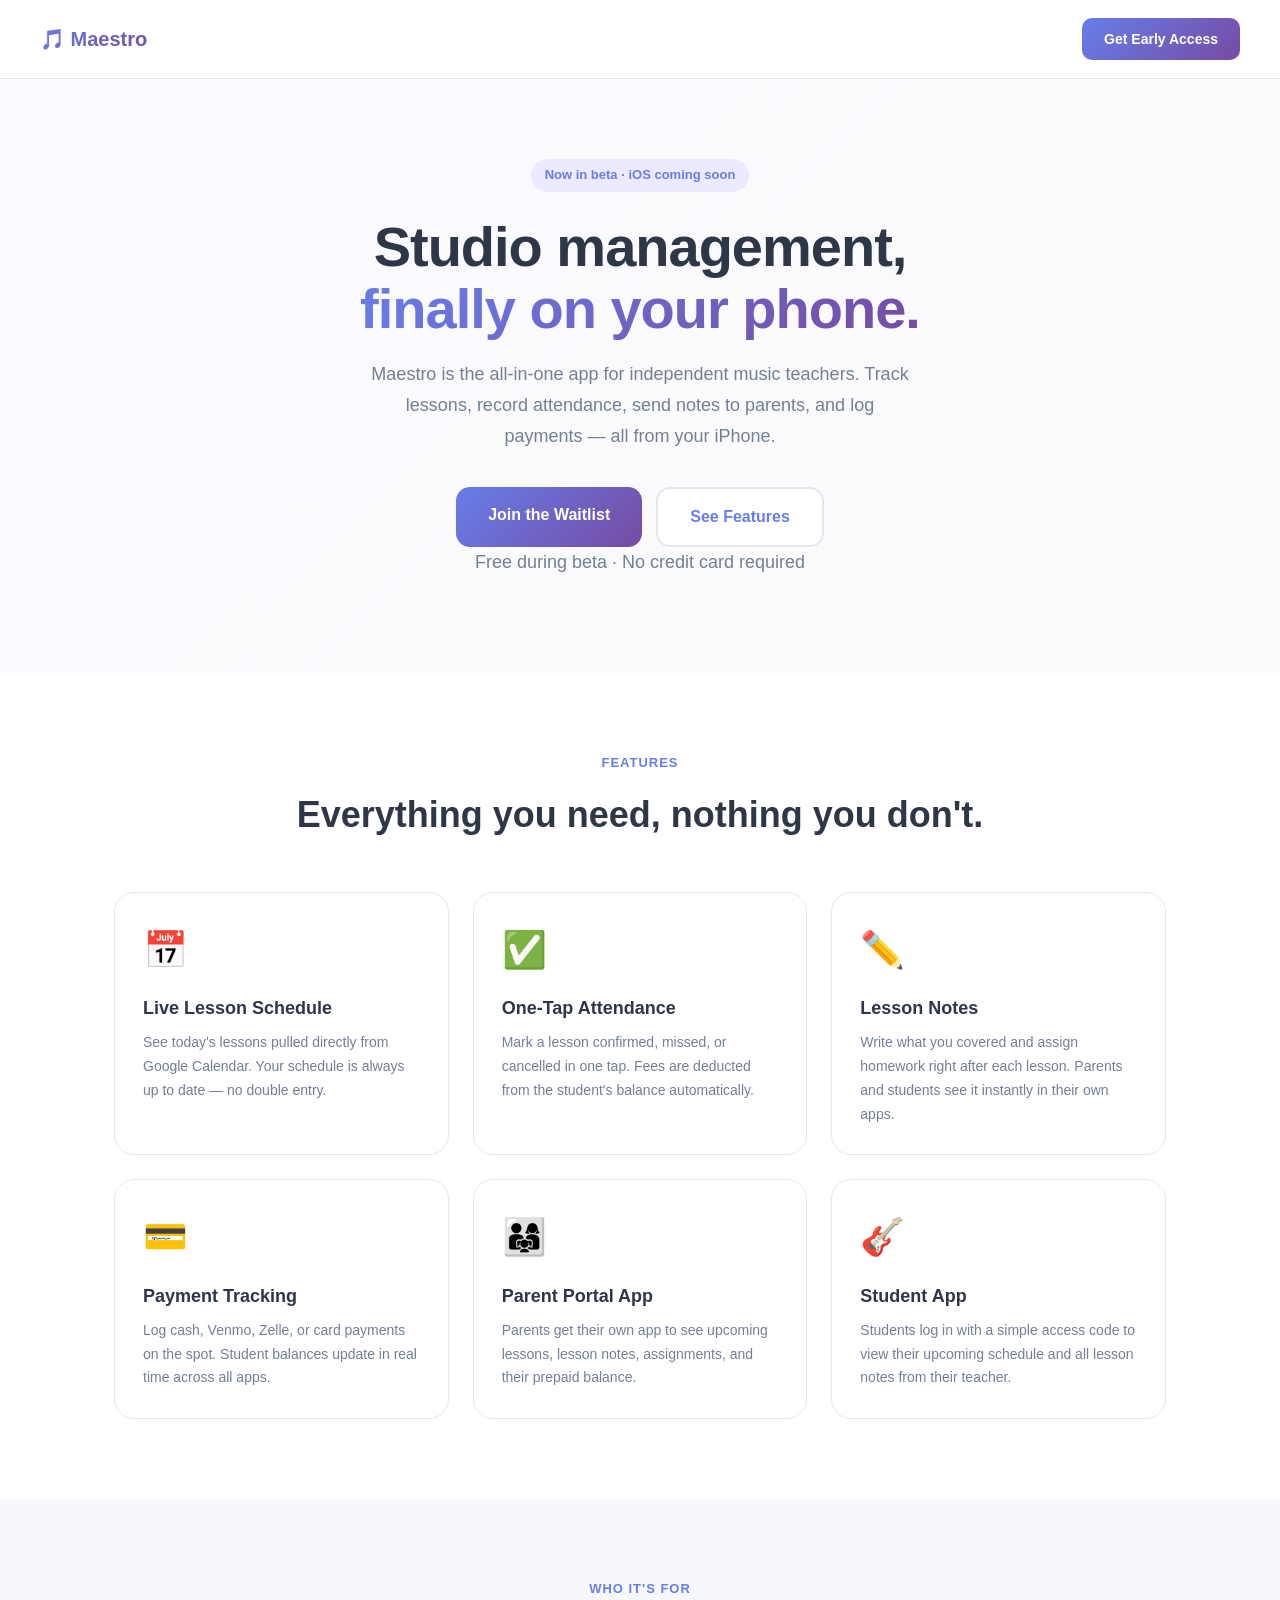
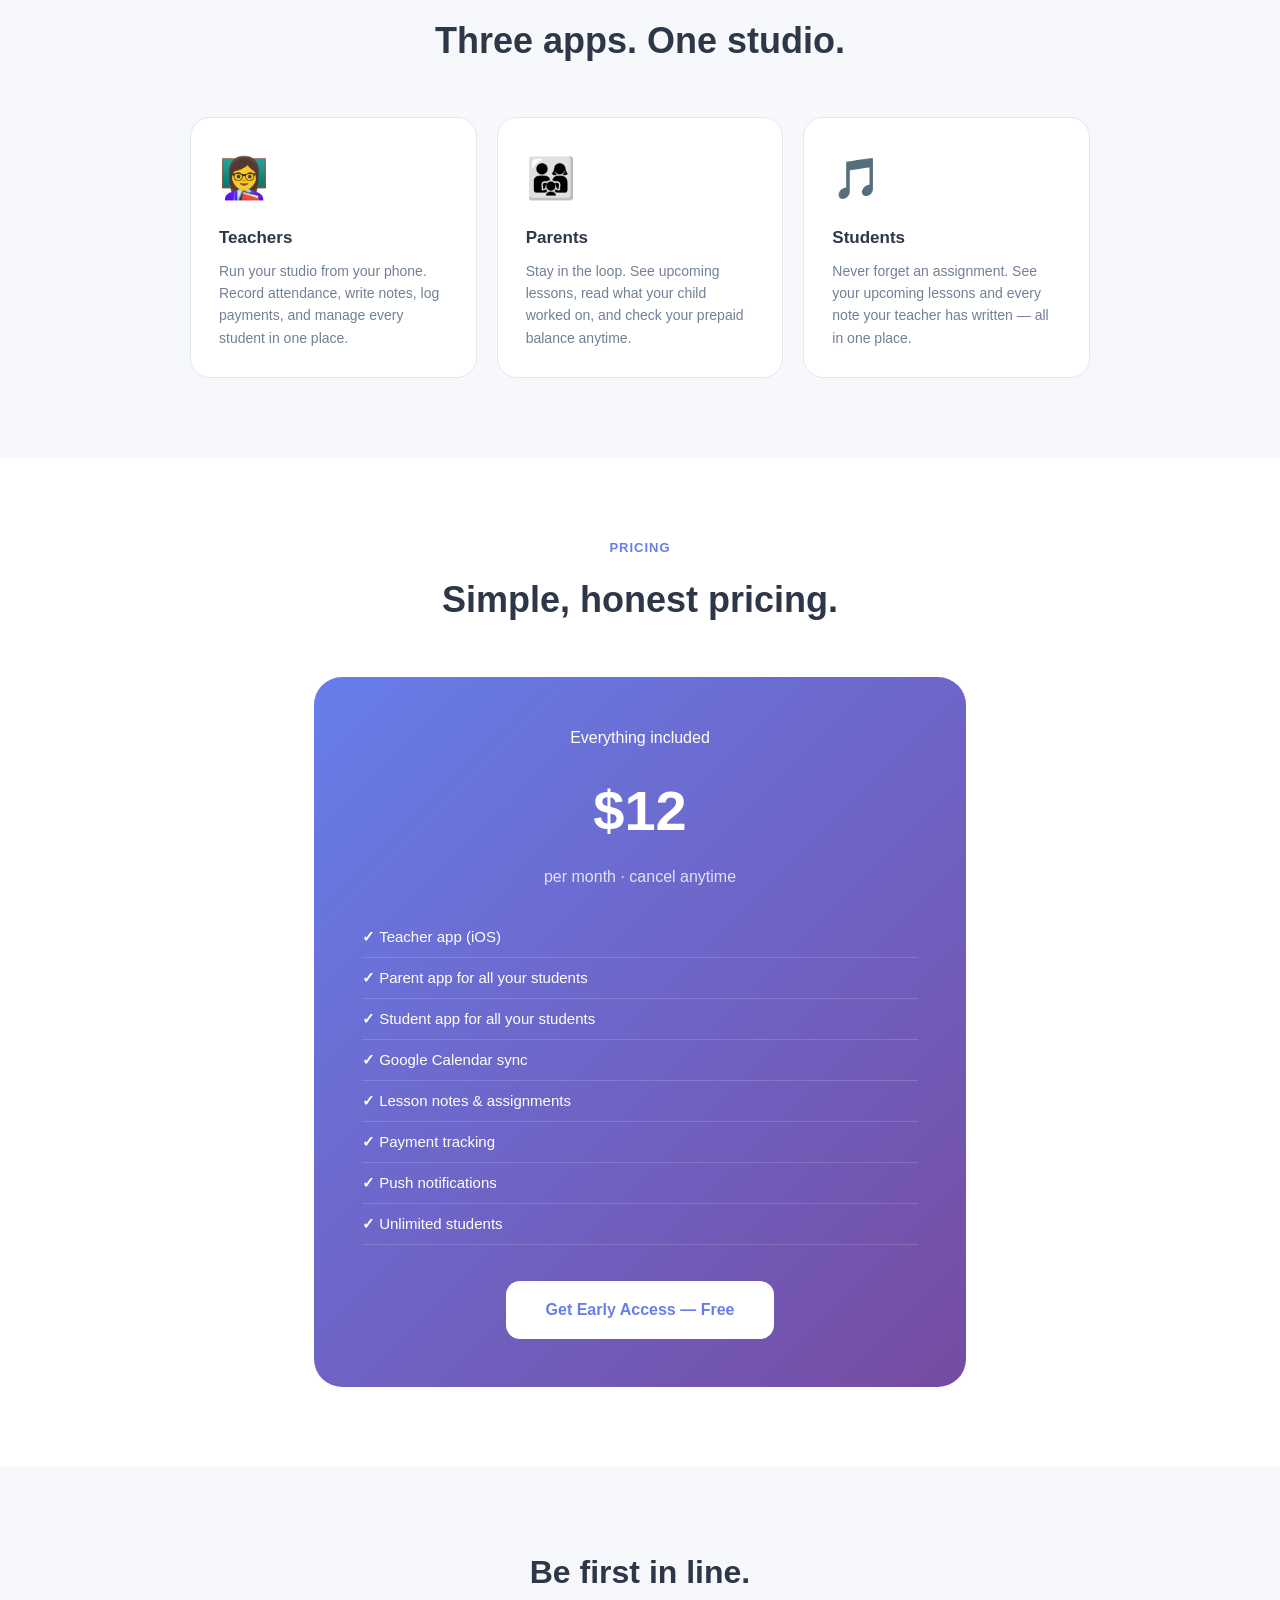
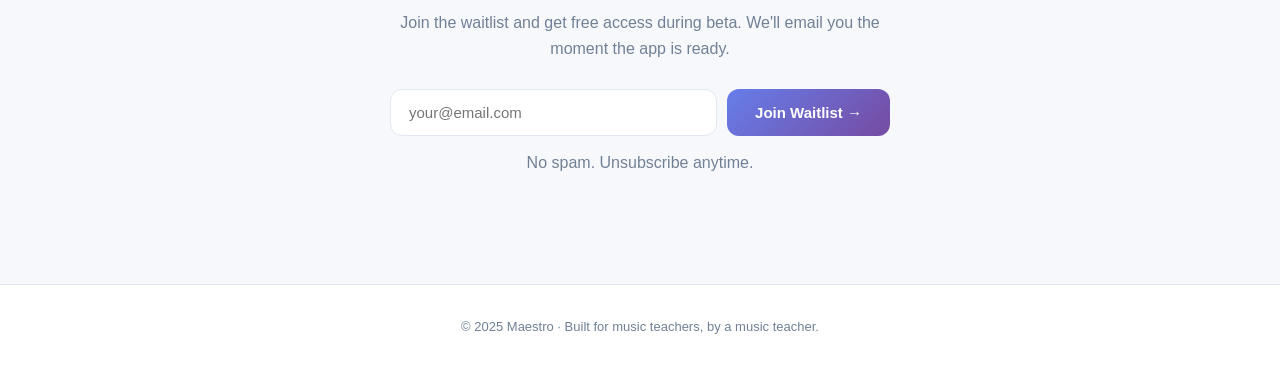
==== landing/index.html @ 553c9cd1 "Add landing page and App Store copy for all three apps Co-Authored-By: Claude Sonnet 4.6 <noreply@an" ====
<!DOCTYPE html>
<html lang="en">
<head>
<meta charset="UTF-8">
<meta name="viewport" content="width=device-width, initial-scale=1.0">
<title>Maestro — Studio Management for Music Teachers</title>
<meta name="description" content="The all-in-one app for independent music teachers. Manage lessons, track attendance, send notes, and get paid — from your phone.">
<style>
  *, *::before, *::after { box-sizing: border-box; margin: 0; padding: 0; }
  :root {
    --purple: #667eea;
    --purple-dark: #764ba2;
    --green: #48bb78;
    --text: #2d3748;
    --sub: #718096;
    --bg: #f7f8fc;
    --card: #ffffff;
    --border: #e2e8f0;
  }
  body { font-family: -apple-system, BlinkMacSystemFont, 'Segoe UI', sans-serif; background: #fff; color: var(--text); line-height: 1.6; }

  /* Nav */
  nav { display: flex; justify-content: space-between; align-items: center; padding: 18px 40px; border-bottom: 1px solid var(--border); background: #fff; position: sticky; top: 0; z-index: 100; }
  .logo { font-size: 20px; font-weight: 800; background: linear-gradient(135deg, var(--purple), var(--purple-dark)); -webkit-background-clip: text; -webkit-text-fill-color: transparent; }
  .nav-cta { background: linear-gradient(135deg, var(--purple), var(--purple-dark)); color: #fff; padding: 10px 22px; border-radius: 10px; text-decoration: none; font-weight: 700; font-size: 14px; }

  /* Hero */
  .hero { text-align: center; padding: 80px 24px 60px; background: linear-gradient(135deg, #667eea08, #764ba208); }
  .hero-badge { display: inline-block; background: #ede9fe; color: var(--purple); font-size: 13px; font-weight: 700; padding: 6px 14px; border-radius: 20px; margin-bottom: 24px; }
  .hero h1 { font-size: clamp(32px, 6vw, 56px); font-weight: 800; line-height: 1.1; letter-spacing: -1px; color: var(--text); margin-bottom: 20px; }
  .hero h1 span { background: linear-gradient(135deg, var(--purple), var(--purple-dark)); -webkit-background-clip: text; -webkit-text-fill-color: transparent; }
  .hero p { font-size: 18px; color: var(--sub); max-width: 540px; margin: 0 auto 36px; line-height: 1.7; }
  .hero-buttons { display: flex; gap: 14px; justify-content: center; flex-wrap: wrap; }
  .btn-primary { background: linear-gradient(135deg, var(--purple), var(--purple-dark)); color: #fff; padding: 15px 32px; border-radius: 14px; text-decoration: none; font-weight: 700; font-size: 16px; display: inline-block; }
  .btn-secondary { background: #fff; color: var(--purple); padding: 15px 32px; border-radius: 14px; text-decoration: none; font-weight: 700; font-size: 16px; border: 2px solid var(--border); display: inline-block; }
  .hero-note { margin-top: 16px; font-size: 13px; color: var(--sub); }

  /* Features */
  .features { padding: 80px 24px; max-width: 1100px; margin: 0 auto; }
  .section-label { text-align: center; font-size: 13px; font-weight: 700; color: var(--purple); text-transform: uppercase; letter-spacing: 1px; margin-bottom: 12px; }
  .section-title { text-align: center; font-size: clamp(24px, 4vw, 36px); font-weight: 800; color: var(--text); margin-bottom: 48px; }
  .feature-grid { display: grid; grid-template-columns: repeat(auto-fit, minmax(280px, 1fr)); gap: 24px; }
  .feature-card { background: var(--card); border: 1px solid var(--border); border-radius: 20px; padding: 28px; }
  .feature-icon { font-size: 36px; margin-bottom: 16px; }
  .feature-card h3 { font-size: 18px; font-weight: 800; color: var(--text); margin-bottom: 8px; }
  .feature-card p { font-size: 14px; color: var(--sub); line-height: 1.7; }

  /* Who is it for */
  .audiences { background: var(--bg); padding: 80px 24px; }
  .audiences-inner { max-width: 900px; margin: 0 auto; }
  .audience-grid { display: grid; grid-template-columns: repeat(auto-fit, minmax(240px, 1fr)); gap: 20px; margin-top: 48px; }
  .audience-card { background: #fff; border-radius: 20px; padding: 28px; border: 1px solid var(--border); }
  .audience-card .aud-icon { font-size: 40px; margin-bottom: 14px; }
  .audience-card h3 { font-size: 17px; font-weight: 800; margin-bottom: 8px; }
  .audience-card p { font-size: 14px; color: var(--sub); line-height: 1.6; }

  /* Pricing */
  .pricing { padding: 80px 24px; max-width: 700px; margin: 0 auto; text-align: center; }
  .price-card { background: linear-gradient(135deg, var(--purple), var(--purple-dark)); border-radius: 28px; padding: 48px; color: #fff; margin-top: 40px; }
  .price-amount { font-size: 56px; font-weight: 800; margin: 16px 0 8px; }
  .price-period { font-size: 16px; opacity: 0.8; margin-bottom: 28px; }
  .price-features { list-style: none; text-align: left; margin-bottom: 36px; }
  .price-features li { padding: 8px 0; border-bottom: 1px solid rgba(255,255,255,0.15); font-size: 15px; }
  .price-features li::before { content: "✓  "; font-weight: 700; }
  .price-cta { background: #fff; color: var(--purple); padding: 16px 40px; border-radius: 14px; font-weight: 800; font-size: 16px; text-decoration: none; display: inline-block; }

  /* Waitlist */
  .waitlist { background: var(--bg); padding: 80px 24px; text-align: center; }
  .waitlist-inner { max-width: 500px; margin: 0 auto; }
  .waitlist h2 { font-size: 32px; font-weight: 800; margin-bottom: 12px; }
  .waitlist p { color: var(--sub); margin-bottom: 28px; font-size: 16px; }
  .waitlist-form { display: flex; gap: 10px; flex-wrap: wrap; justify-content: center; }
  .waitlist-form input { flex: 1; min-width: 220px; padding: 14px 18px; border-radius: 12px; border: 1.5px solid var(--border); font-size: 15px; outline: none; }
  .waitlist-form input:focus { border-color: var(--purple); }
  .waitlist-form button { background: linear-gradient(135deg, var(--purple), var(--purple-dark)); color: #fff; padding: 14px 28px; border-radius: 12px; border: none; font-weight: 700; font-size: 15px; cursor: pointer; }
  .waitlist-note { margin-top: 14px; font-size: 13px; color: var(--sub); }
  #success-msg { display: none; color: var(--green); font-weight: 700; font-size: 16px; margin-top: 16px; }

  /* Footer */
  footer { text-align: center; padding: 32px 24px; border-top: 1px solid var(--border); font-size: 13px; color: var(--sub); }
</style>
</head>
<body>

<nav>
  <div class="logo">🎵 Maestro</div>
  <a href="#waitlist" class="nav-cta">Get Early Access</a>
</nav>

<section class="hero">
  <div class="hero-badge">Now in beta · iOS coming soon</div>
  <h1>Studio management,<br><span>finally on your phone.</span></h1>
  <p>Maestro is the all-in-one app for independent music teachers. Track lessons, record attendance, send notes to parents, and log payments — all from your iPhone.</p>
  <div class="hero-buttons">
    <a href="#waitlist" class="btn-primary">Join the Waitlist</a>
    <a href="#features" class="btn-secondary">See Features</a>
  </div>
  <p class="hero-note">Free during beta · No credit card required</p>
</section>

<section class="features" id="features">
  <div class="section-label">Features</div>
  <h2 class="section-title">Everything you need, nothing you don't.</h2>
  <div class="feature-grid">
    <div class="feature-card">
      <div class="feature-icon">📅</div>
      <h3>Live Lesson Schedule</h3>
      <p>See today's lessons pulled directly from Google Calendar. Your schedule is always up to date — no double entry.</p>
    </div>
    <div class="feature-card">
      <div class="feature-icon">✅</div>
      <h3>One-Tap Attendance</h3>
      <p>Mark a lesson confirmed, missed, or cancelled in one tap. Fees are deducted from the student's balance automatically.</p>
    </div>
    <div class="feature-card">
      <div class="feature-icon">✏️</div>
      <h3>Lesson Notes</h3>
      <p>Write what you covered and assign homework right after each lesson. Parents and students see it instantly in their own apps.</p>
    </div>
    <div class="feature-card">
      <div class="feature-icon">💳</div>
      <h3>Payment Tracking</h3>
      <p>Log cash, Venmo, Zelle, or card payments on the spot. Student balances update in real time across all apps.</p>
    </div>
    <div class="feature-card">
      <div class="feature-icon">👨‍👩‍👧</div>
      <h3>Parent Portal App</h3>
      <p>Parents get their own app to see upcoming lessons, lesson notes, assignments, and their prepaid balance.</p>
    </div>
    <div class="feature-card">
      <div class="feature-icon">🎸</div>
      <h3>Student App</h3>
      <p>Students log in with a simple access code to view their upcoming schedule and all lesson notes from their teacher.</p>
    </div>
  </div>
</section>

<section class="audiences">
  <div class="audiences-inner">
    <div class="section-label">Who it's for</div>
    <h2 class="section-title">Three apps. One studio.</h2>
    <div class="audience-grid">
      <div class="audience-card">
        <div class="aud-icon">👩‍🏫</div>
        <h3>Teachers</h3>
        <p>Run your studio from your phone. Record attendance, write notes, log payments, and manage every student in one place.</p>
      </div>
      <div class="audience-card">
        <div class="aud-icon">👨‍👩‍👧</div>
        <h3>Parents</h3>
        <p>Stay in the loop. See upcoming lessons, read what your child worked on, and check your prepaid balance anytime.</p>
      </div>
      <div class="audience-card">
        <div class="aud-icon">🎵</div>
        <h3>Students</h3>
        <p>Never forget an assignment. See your upcoming lessons and every note your teacher has written — all in one place.</p>
      </div>
    </div>
  </div>
</section>

<section class="pricing">
  <div class="section-label">Pricing</div>
  <h2 class="section-title">Simple, honest pricing.</h2>
  <div class="price-card">
    <div>Everything included</div>
    <div class="price-amount">$12</div>
    <div class="price-period">per month · cancel anytime</div>
    <ul class="price-features">
      <li>Teacher app (iOS)</li>
      <li>Parent app for all your students</li>
      <li>Student app for all your students</li>
      <li>Google Calendar sync</li>
      <li>Lesson notes &amp; assignments</li>
      <li>Payment tracking</li>
      <li>Push notifications</li>
      <li>Unlimited students</li>
    </ul>
    <a href="#waitlist" class="price-cta">Get Early Access — Free</a>
  </div>
</section>

<section class="waitlist" id="waitlist">
  <div class="waitlist-inner">
    <h2>Be first in line.</h2>
    <p>Join the waitlist and get free access during beta. We'll email you the moment the app is ready.</p>
    <form class="waitlist-form" onsubmit="handleSubmit(event)">
      <input type="email" placeholder="your@email.com" required id="email-input">
      <button type="submit">Join Waitlist →</button>
    </form>
    <p class="waitlist-note">No spam. Unsubscribe anytime.</p>
    <p id="success-msg">🎉 You're on the list! We'll be in touch soon.</p>
  </div>
</section>

<footer>
  <p>© 2025 Maestro · Built for music teachers, by a music teacher.</p>
</footer>

<script>
function handleSubmit(e) {
  e.preventDefault();
  const email = document.getElementById('email-input').value;
  // Replace this URL with your actual form handler (Formspree, Mailchimp, etc.)
  fetch('https://formspree.io/f/YOUR_FORM_ID', {
    method: 'POST',
    headers: { 'Content-Type': 'application/json' },
    body: JSON.stringify({ email }),
  }).catch(() => {});
  document.querySelector('.waitlist-form').style.display = 'none';
  document.getElementById('success-msg').style.display = 'block';
}
</script>

</body>
</html>
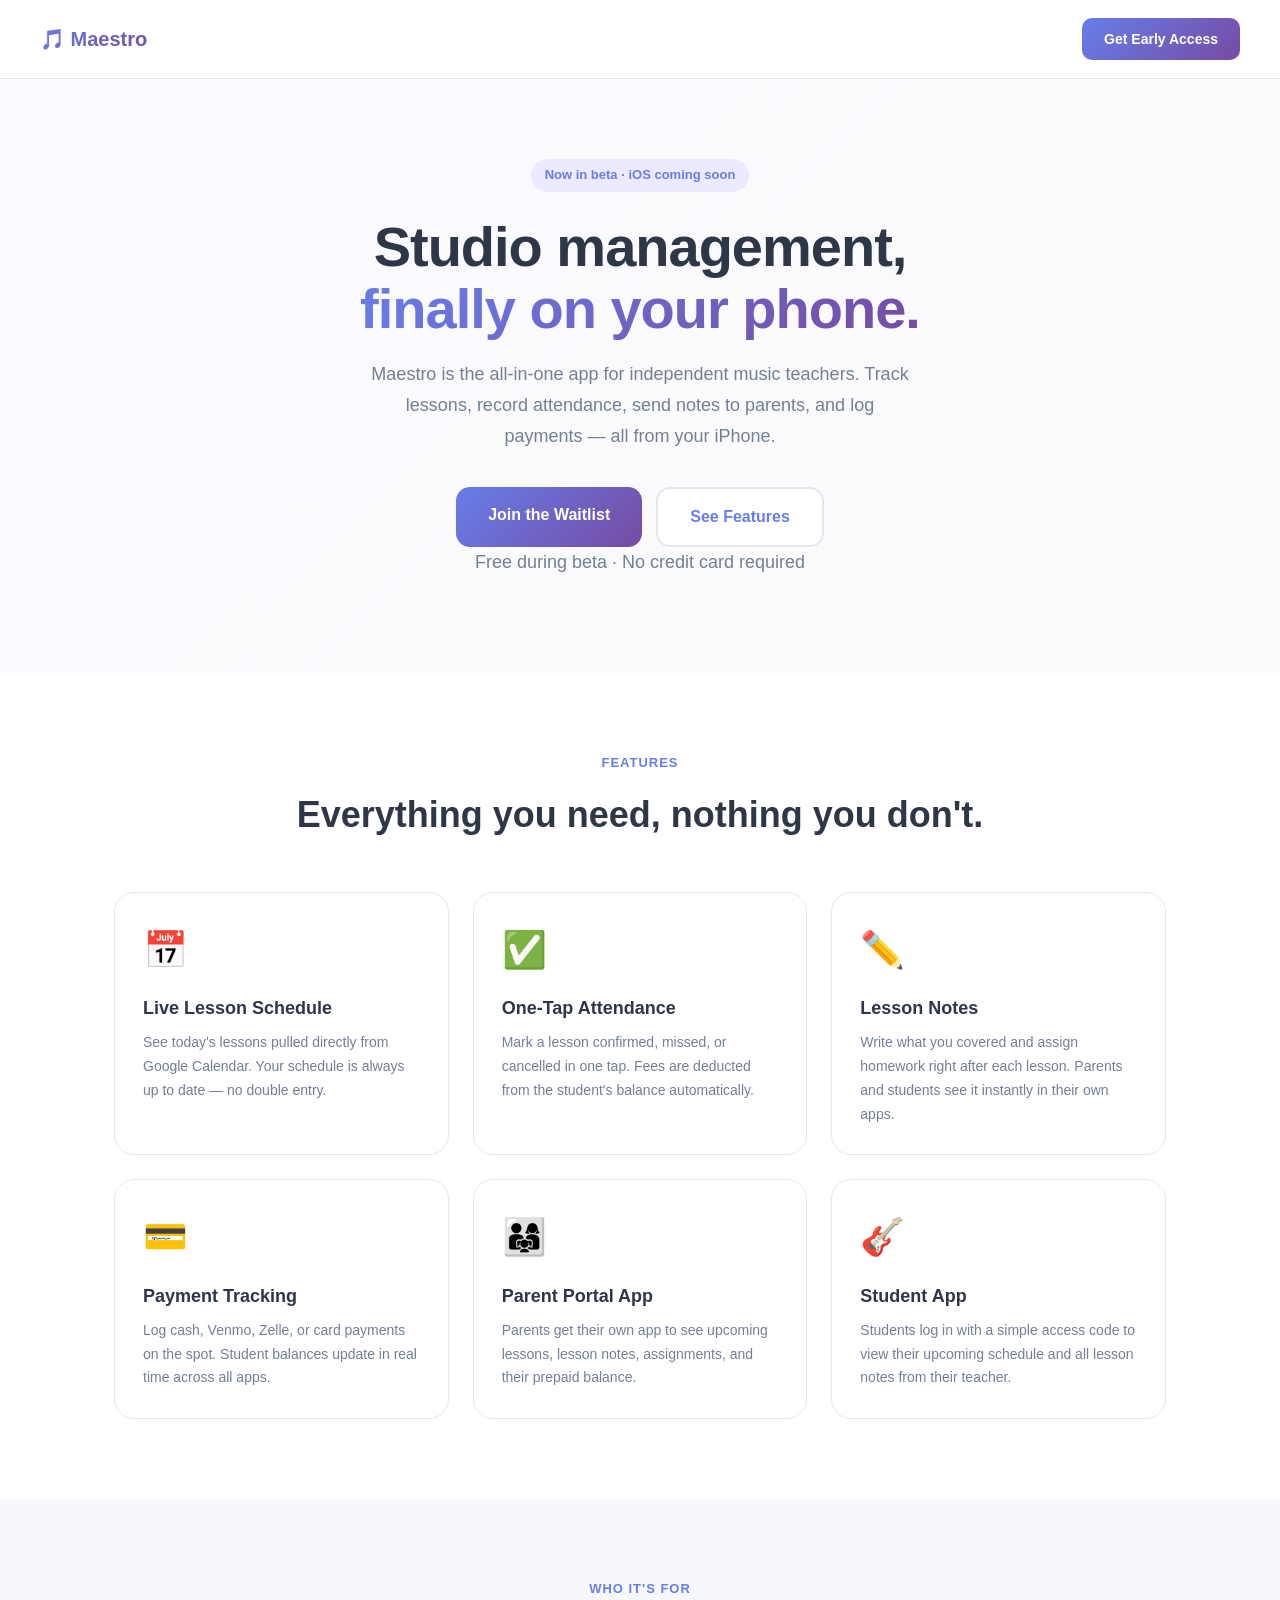
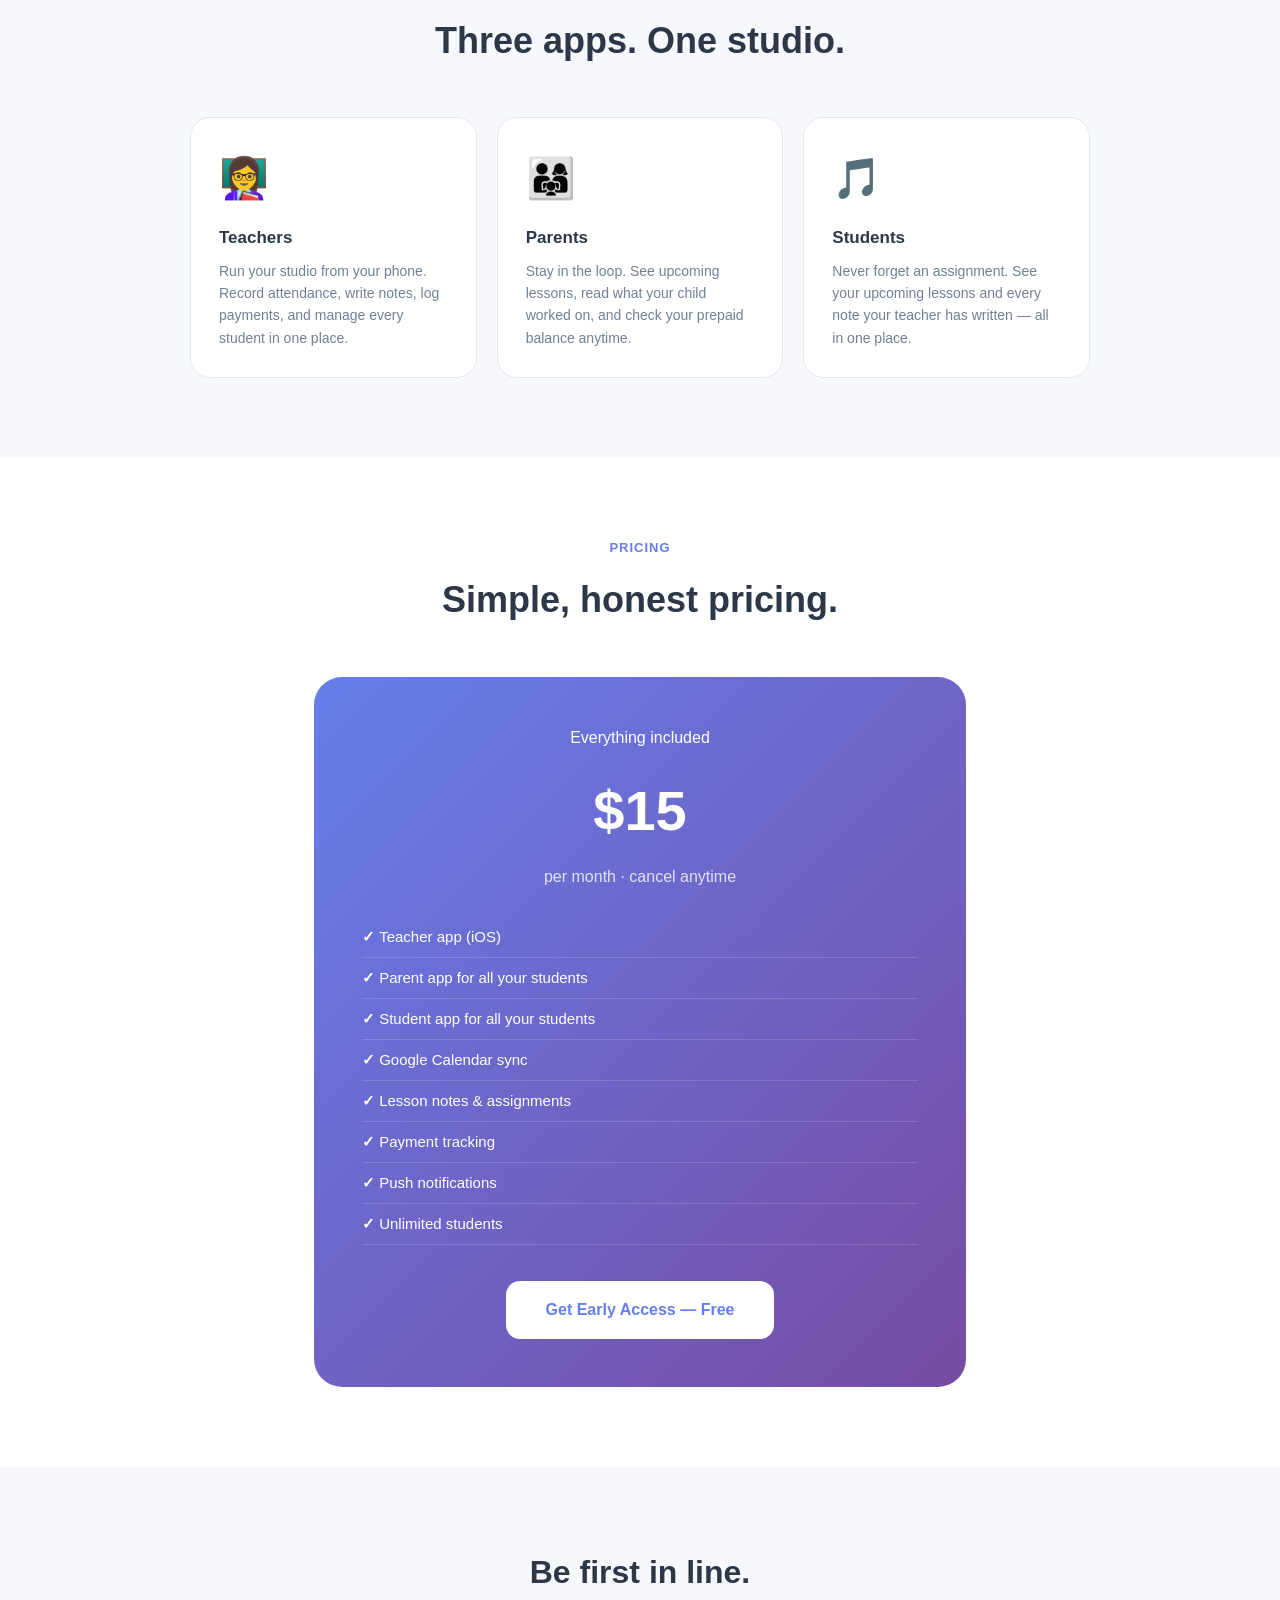
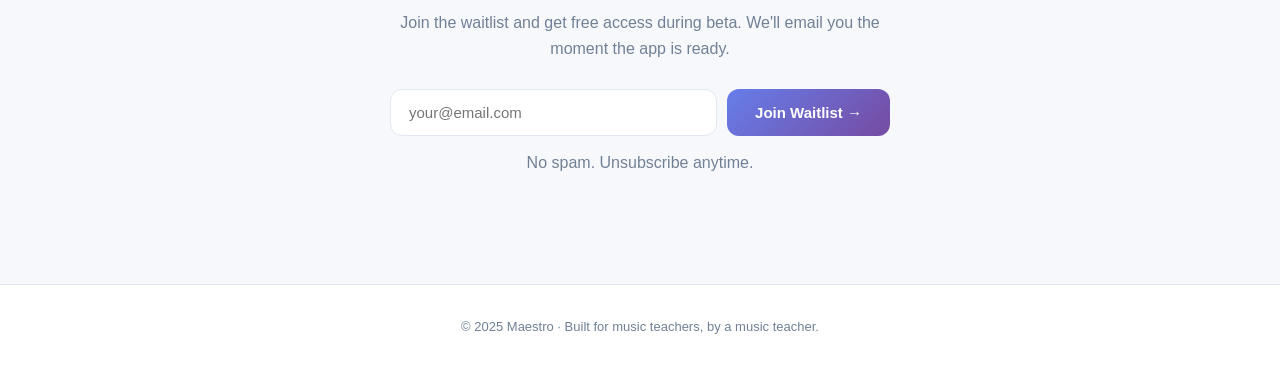
==== commit a4f1b552: "Add payment handles, parent payment breakdown, rename app to Studio App, update price to $15 Co-Auth" ====
--- a/landing/index.html
+++ b/landing/index.html
@@ -164,7 +164,7 @@
   <h2 class="section-title">Simple, honest pricing.</h2>
   <div class="price-card">
     <div>Everything included</div>
-    <div class="price-amount">$12</div>
+    <div class="price-amount">$15</div>
     <div class="price-period">per month · cancel anytime</div>
     <ul class="price-features">
       <li>Teacher app (iOS)</li>
